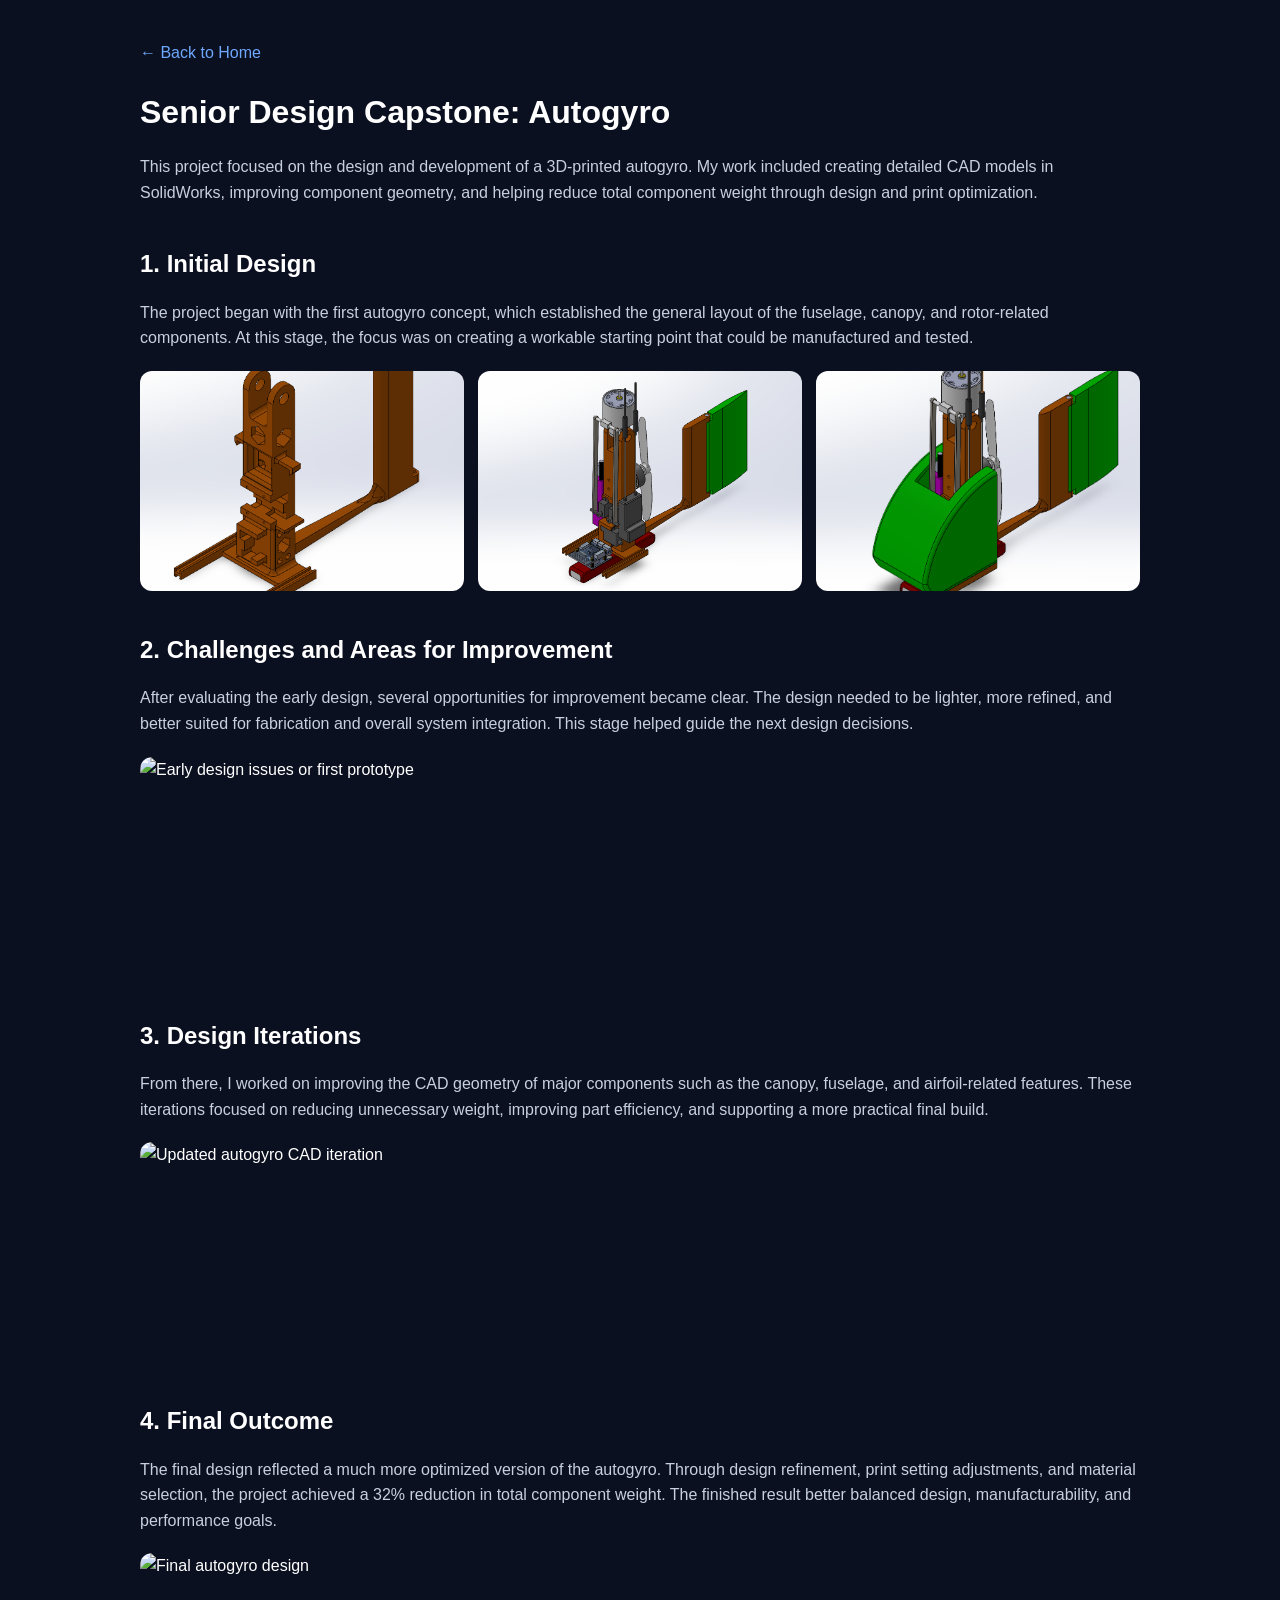
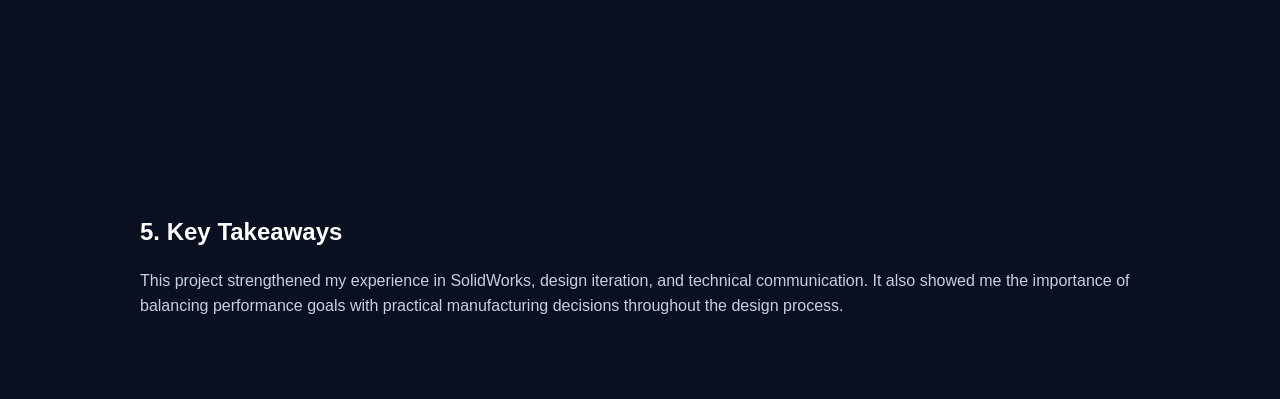
==== autogyro.html @ 7d420c65 "Update autogyro.html" ====
<!DOCTYPE html>
<html lang="en">
<head>
  <meta charset="UTF-8" />
  <meta name="viewport" content="width=device-width, initial-scale=1.0" />
  <title>Autogyro Project | Imanol Gonzalez</title>
  <style>
    body {
      font-family: Arial, sans-serif;
      margin: 0;
      background: #0b1020;
      color: white;
      line-height: 1.6;
    }

    .container {
      width: 90%;
      max-width: 1000px;
      margin: auto;
      padding: 40px 0;
    }

    h1, h2 {
      margin-bottom: 10px;
    }

    p {
      color: #c7d0e0;
    }

    a {
      color: #6ea8fe;
      text-decoration: none;
    }

    a:hover {
      text-decoration: underline;
    }

    .gallery {
      display: grid;
      grid-template-columns: repeat(auto-fit, minmax(220px, 1fr));
      gap: 14px;
      margin-top: 20px;
    }

    .gallery img {
      width: 100%;
      height: 220px;
      object-fit: cover;
      border-radius: 12px;
      display: block;
    }

    .section {
      margin-bottom: 40px;
    }
  </style>
</head>
<body>
  <div class="container">
    <a href="index.html">← Back to Home</a>

    <div class="section">
      <h1>Senior Design Capstone: Autogyro</h1>
      <p>
        This project focused on the design and development of a 3D-printed autogyro.
        My work included creating detailed CAD models in SolidWorks, improving component
        geometry, and helping reduce total component weight through design and print optimization.
      </p>
    </div>

    <div class="section">
      <h2>1. Initial Design</h2>
      <p>
        The project began with the first autogyro concept, which established the general
        layout of the fuselage, canopy, and rotor-related components. At this stage, the
        focus was on creating a workable starting point that could be manufactured and tested.
      </p>
      <div class="gallery">
        <img src="images/autogyro3.png" alt="Initial autogyro design">
          <img src="images/autogyro4.png" alt="Initial CAD concept">
          <img src="images/autogyro5.png" alt="Early prototype">
      </div>
    </div>

    <div class="section">
      <h2>2. Challenges and Areas for Improvement</h2>
      <p>
        After evaluating the early design, several opportunities for improvement became clear.
        The design needed to be lighter, more refined, and better suited for fabrication and
        overall system integration. This stage helped guide the next design decisions.
      </p>
      <div class="gallery">
        <img src="images/autogyro2.jpg" alt="Early design issues or first prototype">
      </div>
    </div>

    <div class="section">
      <h2>3. Design Iterations</h2>
      <p>
        From there, I worked on improving the CAD geometry of major components such as the canopy,
        fuselage, and airfoil-related features. These iterations focused on reducing unnecessary
        weight, improving part efficiency, and supporting a more practical final build.
      </p>
      <div class="gallery">
        <img src="images/autogyro-mid.jpg" alt="Updated autogyro CAD iteration">
      </div>
    </div>

    <div class="section">
      <h2>4. Final Outcome</h2>
      <p>
        The final design reflected a much more optimized version of the autogyro. Through design
        refinement, print setting adjustments, and material selection, the project achieved a
        32% reduction in total component weight. The finished result better balanced design,
        manufacturability, and performance goals.
      </p>
      <div class="gallery">
        <img src="images/autogyro-final.jpg" alt="Final autogyro design">
      </div>
    </div>

    <div class="section">
      <h2>5. Key Takeaways</h2>
      <p>
        This project strengthened my experience in SolidWorks, design iteration, and technical
        communication. It also showed me the importance of balancing performance goals with
        practical manufacturing decisions throughout the design process.
      </p>
    </div>
  </div>
</body>
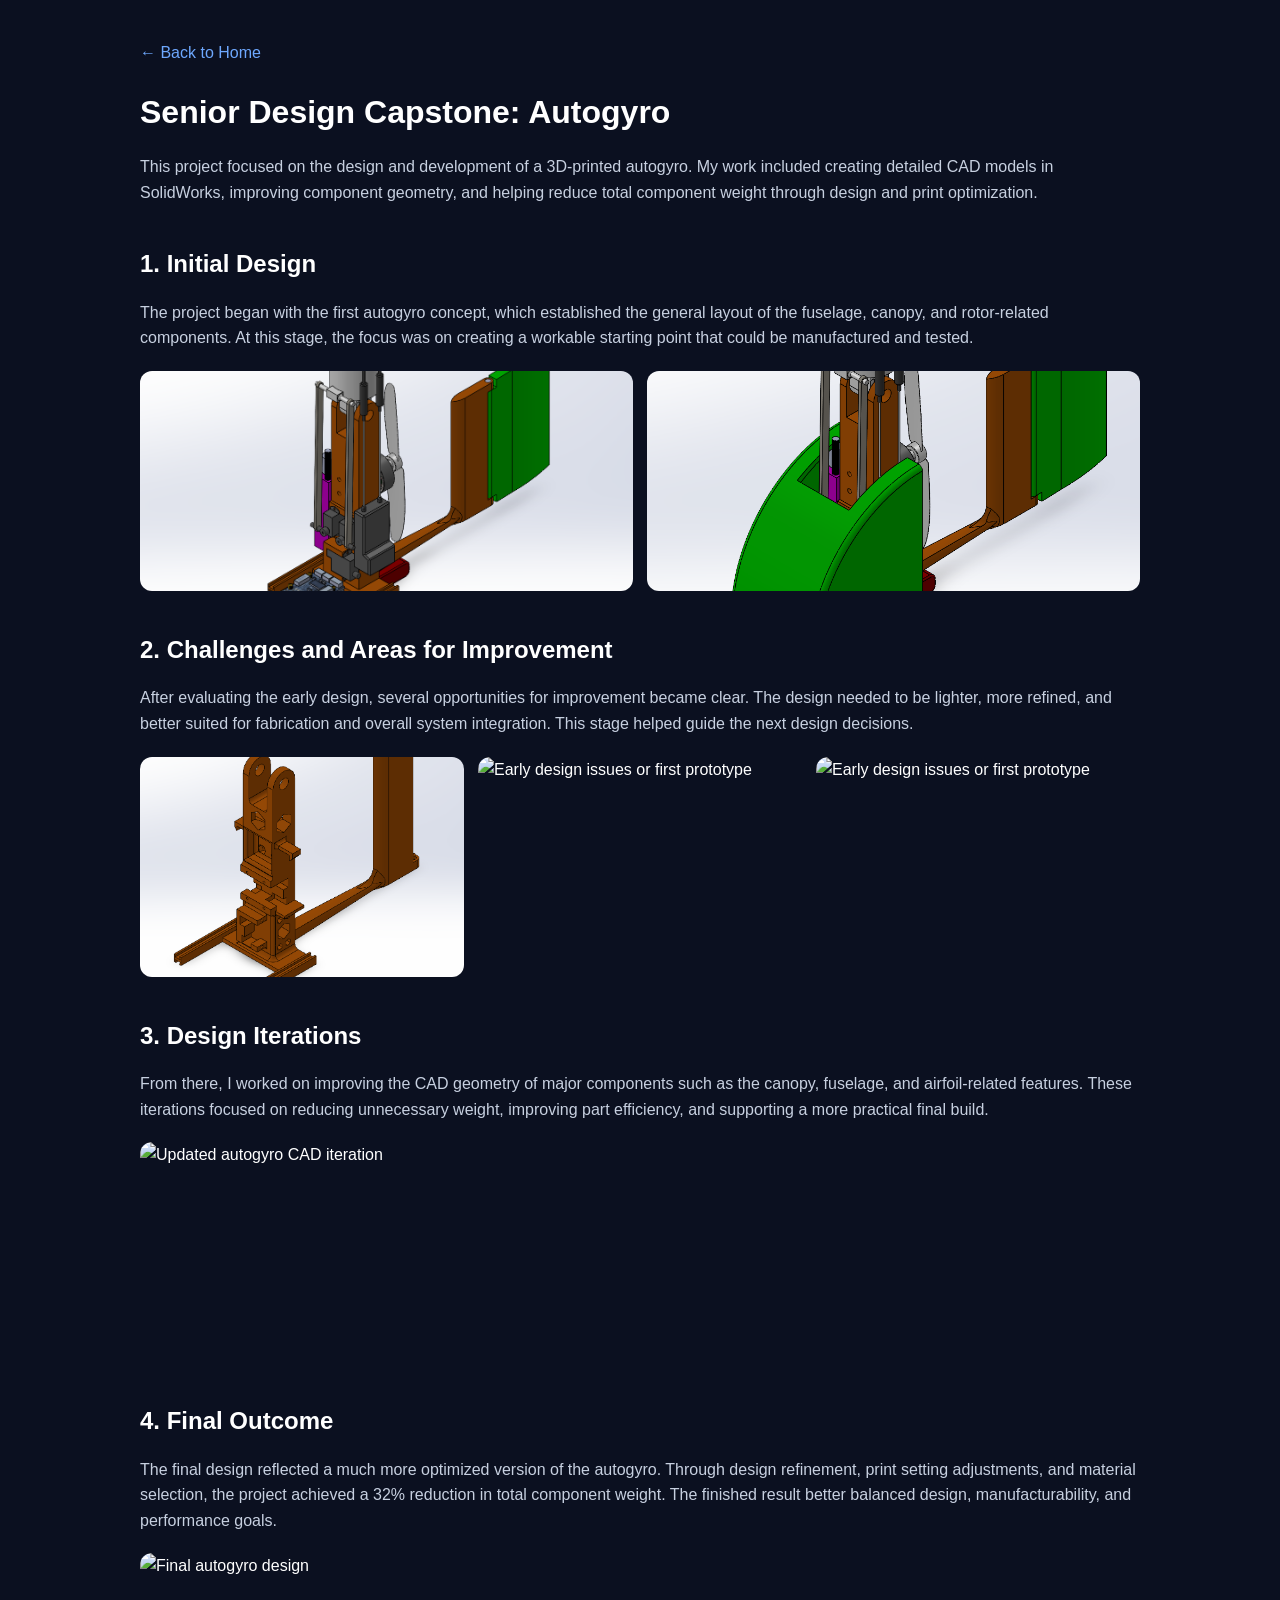
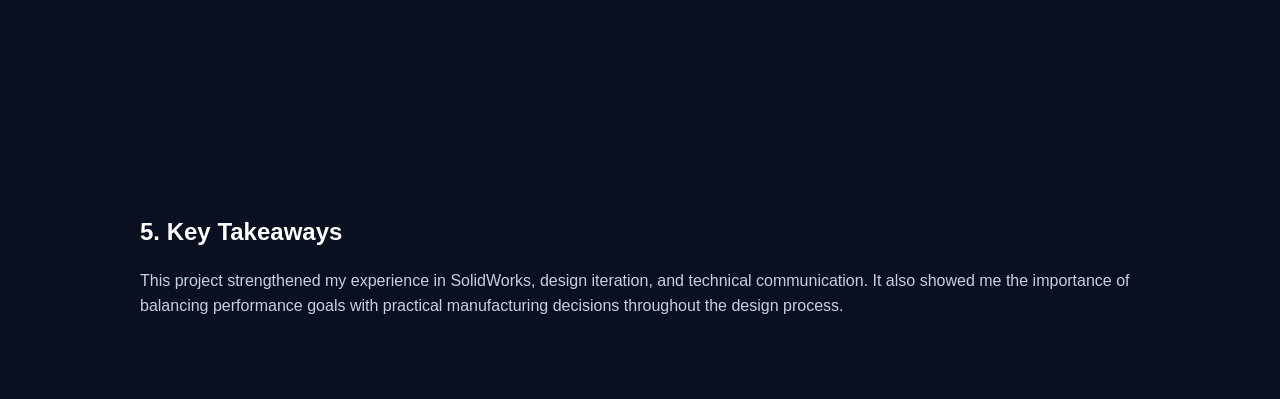
==== commit 265978af: "Update autogyro.html" ====
--- a/autogyro.html
+++ b/autogyro.html
@@ -78,7 +78,7 @@
         focus was on creating a workable starting point that could be manufactured and tested.
       </p>
       <div class="gallery">
-        <img src="images/autogyro3.png" alt="Initial autogyro design">
+  
           <img src="images/autogyro4.png" alt="Initial CAD concept">
           <img src="images/autogyro5.png" alt="Early prototype">
       </div>
@@ -92,7 +92,9 @@
         overall system integration. This stage helped guide the next design decisions.
       </p>
       <div class="gallery">
-        <img src="images/autogyro2.jpg" alt="Early design issues or first prototype">
+             <img src="images/autogyro3.png" alt="Initial autogyro design">
+        <img src="images/autogyro6.png" alt="Early design issues or first prototype">
+         <img src="images/autogyro7.png" alt="Early design issues or first prototype">
       </div>
     </div>
 
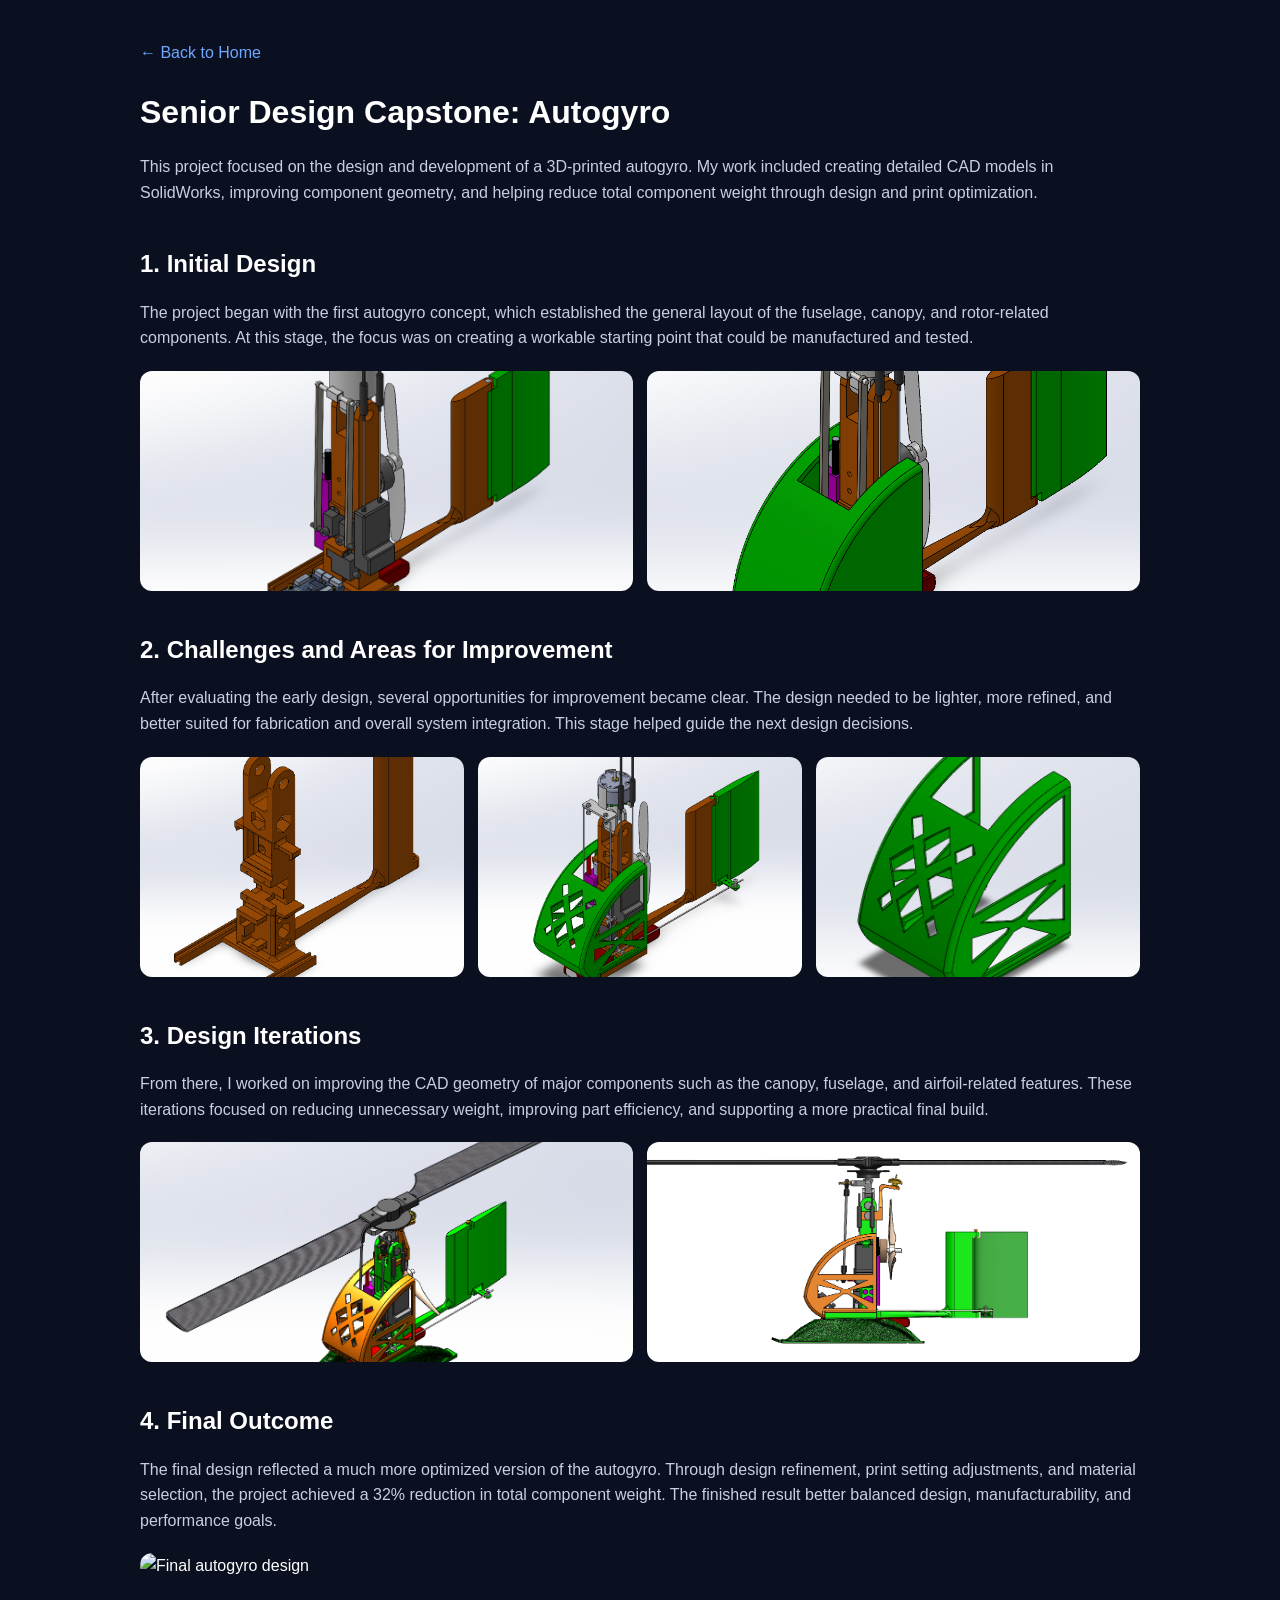
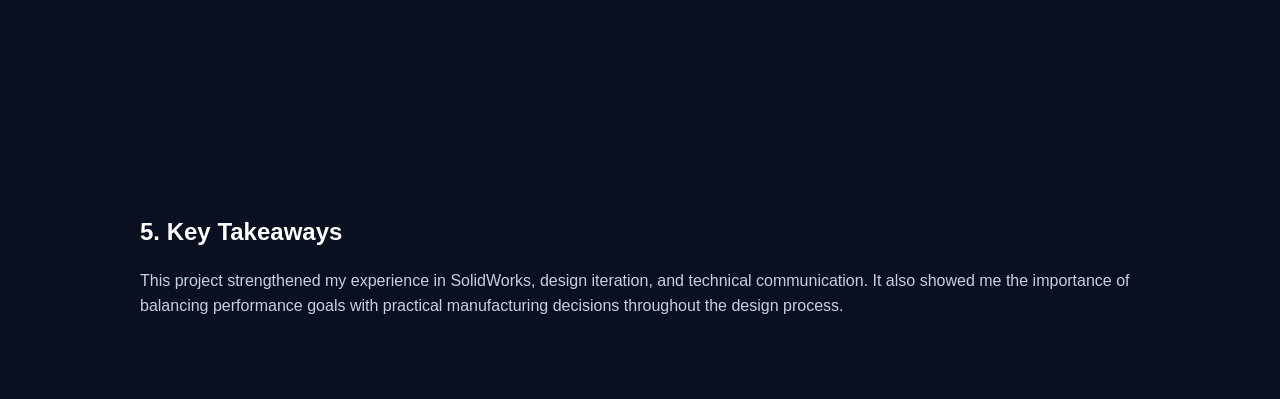
==== commit 8680129d: "Update autogyro.html" ====
--- a/autogyro.html
+++ b/autogyro.html
@@ -106,7 +106,8 @@
         weight, improving part efficiency, and supporting a more practical final build.
       </p>
       <div class="gallery">
-        <img src="images/autogyro-mid.jpg" alt="Updated autogyro CAD iteration">
+        <img src="images/autogyro8.png" alt="Early design issues or first prototype">
+         <img src="images/autogyro9.png" alt="Early design issues or first prototype">
       </div>
     </div>
 
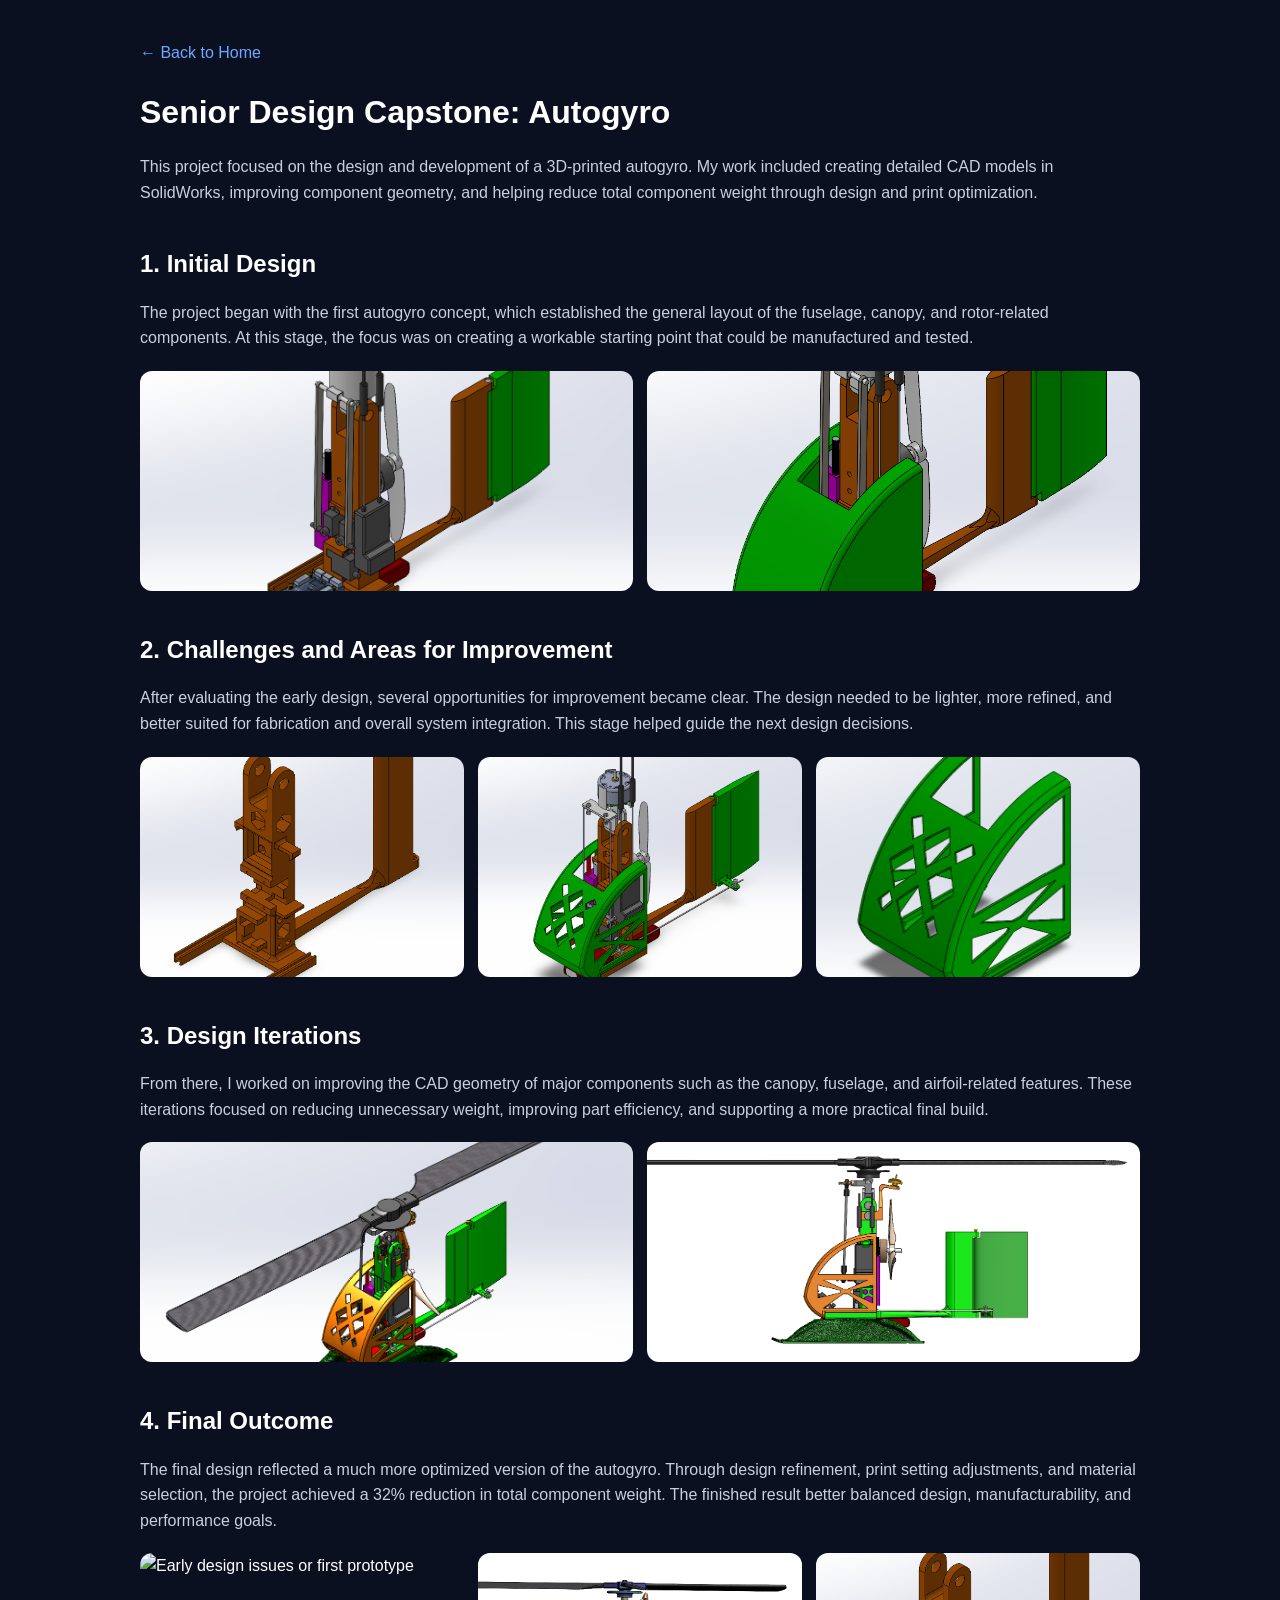
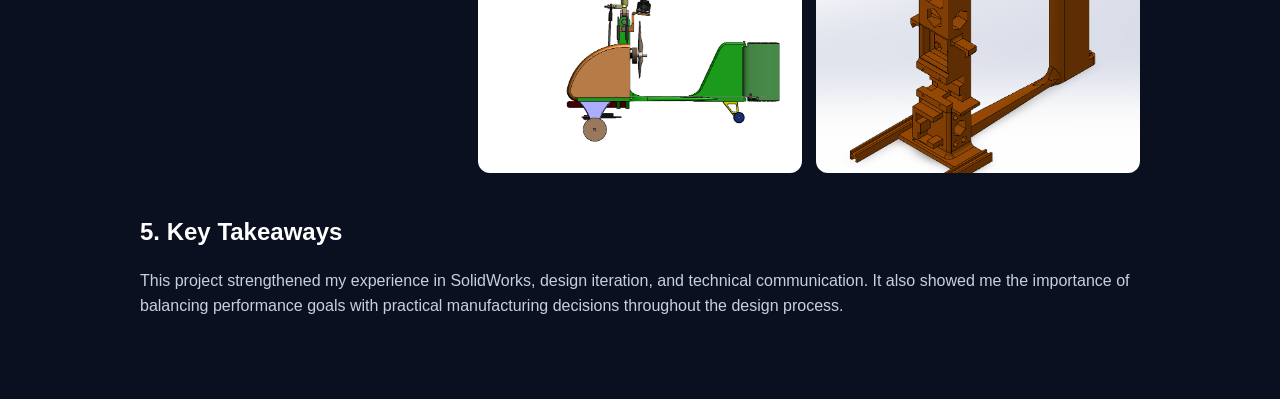
==== commit faaad7e4: "Update autogyro.html" ====
--- a/autogyro.html
+++ b/autogyro.html
@@ -120,7 +120,9 @@
         manufacturability, and performance goals.
       </p>
       <div class="gallery">
-        <img src="images/autogyro-final.jpg" alt="Final autogyro design">
+        <img src="images/autogyro.png" alt="Early design issues or first prototype">
+         <img src="images/autogyro10.png" alt="Early design issues or first prototype">
+        <img src="images/autogyro3.png" alt="Early design issues or first prototype">
       </div>
     </div>
 
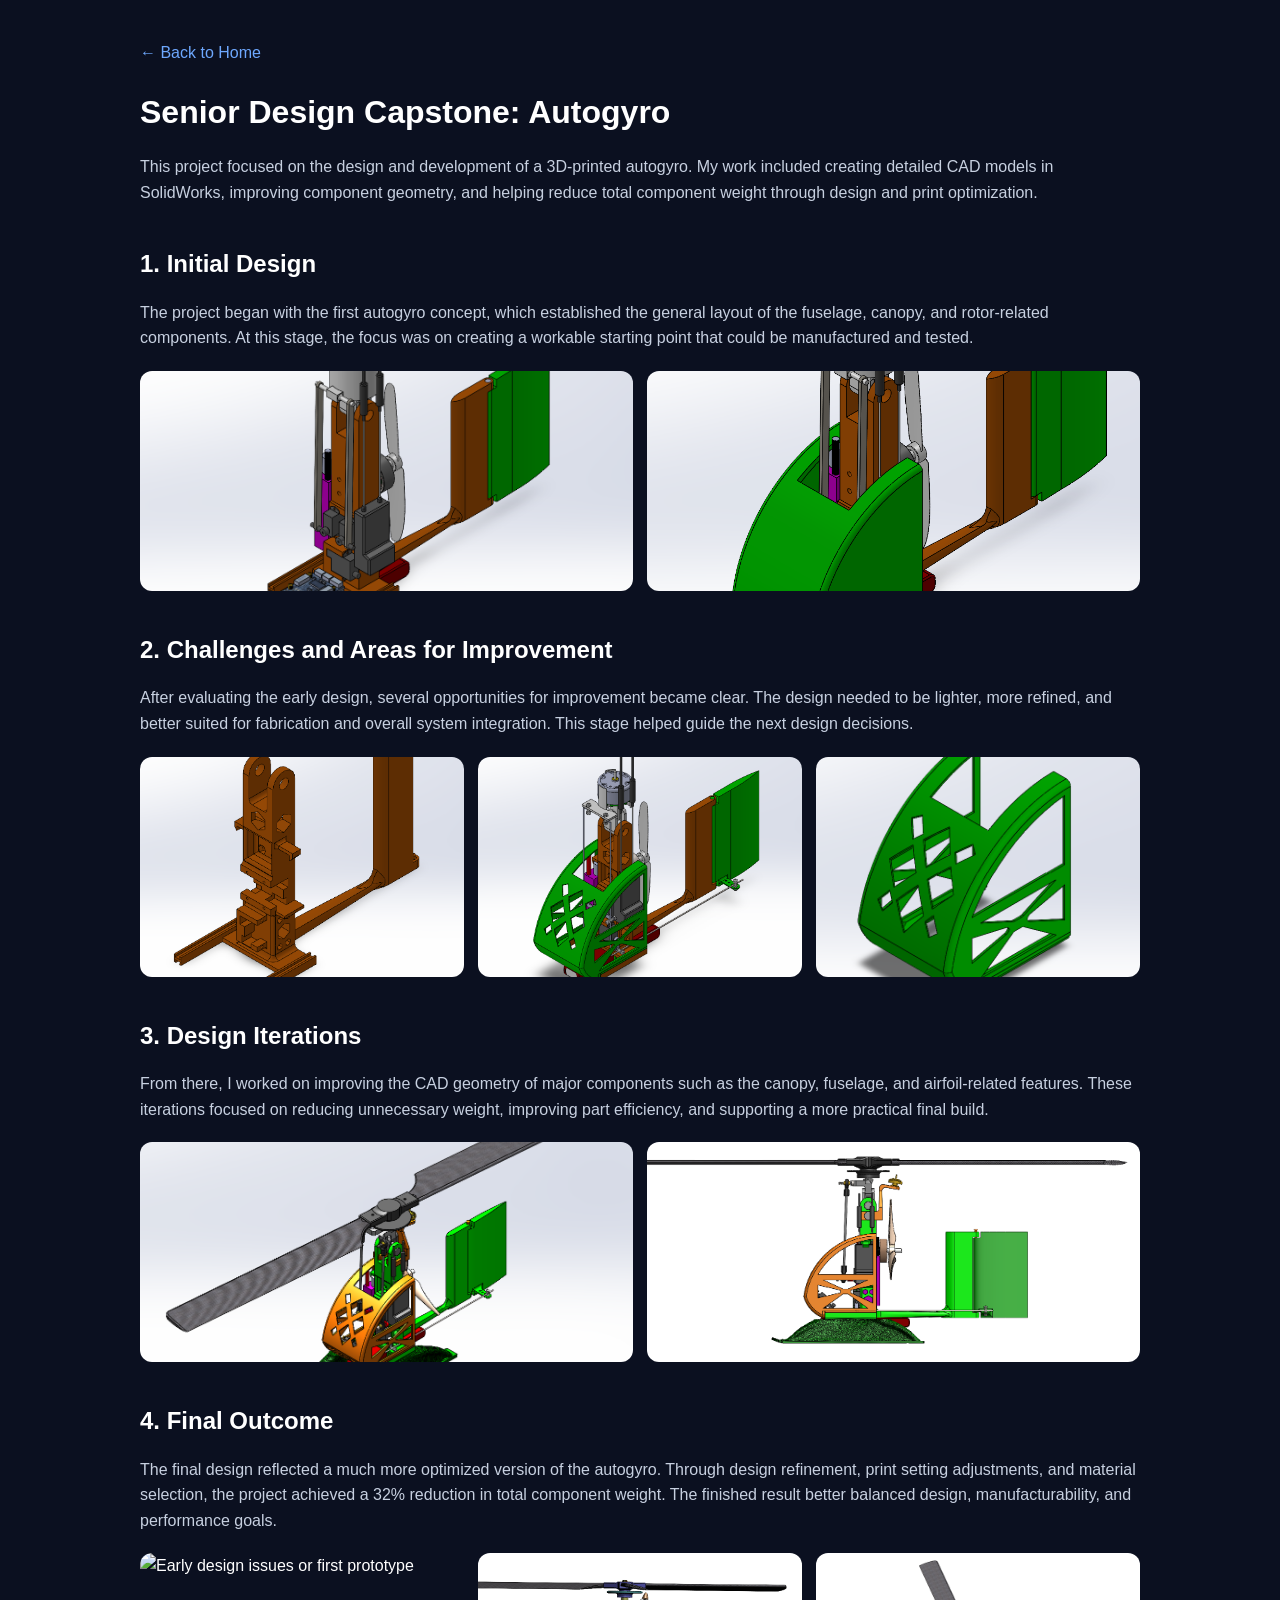
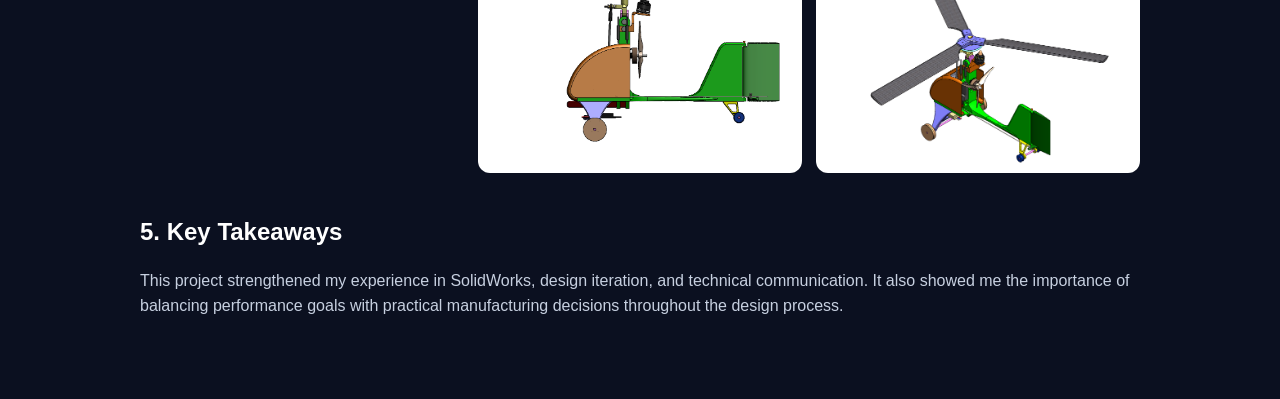
==== commit 26d7879d: "Update autogyro.html" ====
--- a/autogyro.html
+++ b/autogyro.html
@@ -122,7 +122,7 @@
       <div class="gallery">
         <img src="images/autogyro.png" alt="Early design issues or first prototype">
          <img src="images/autogyro10.png" alt="Early design issues or first prototype">
-        <img src="images/autogyro3.png" alt="Early design issues or first prototype">
+        <img src="images/autogyro1.png" alt="Early design issues or first prototype">
       </div>
     </div>
 
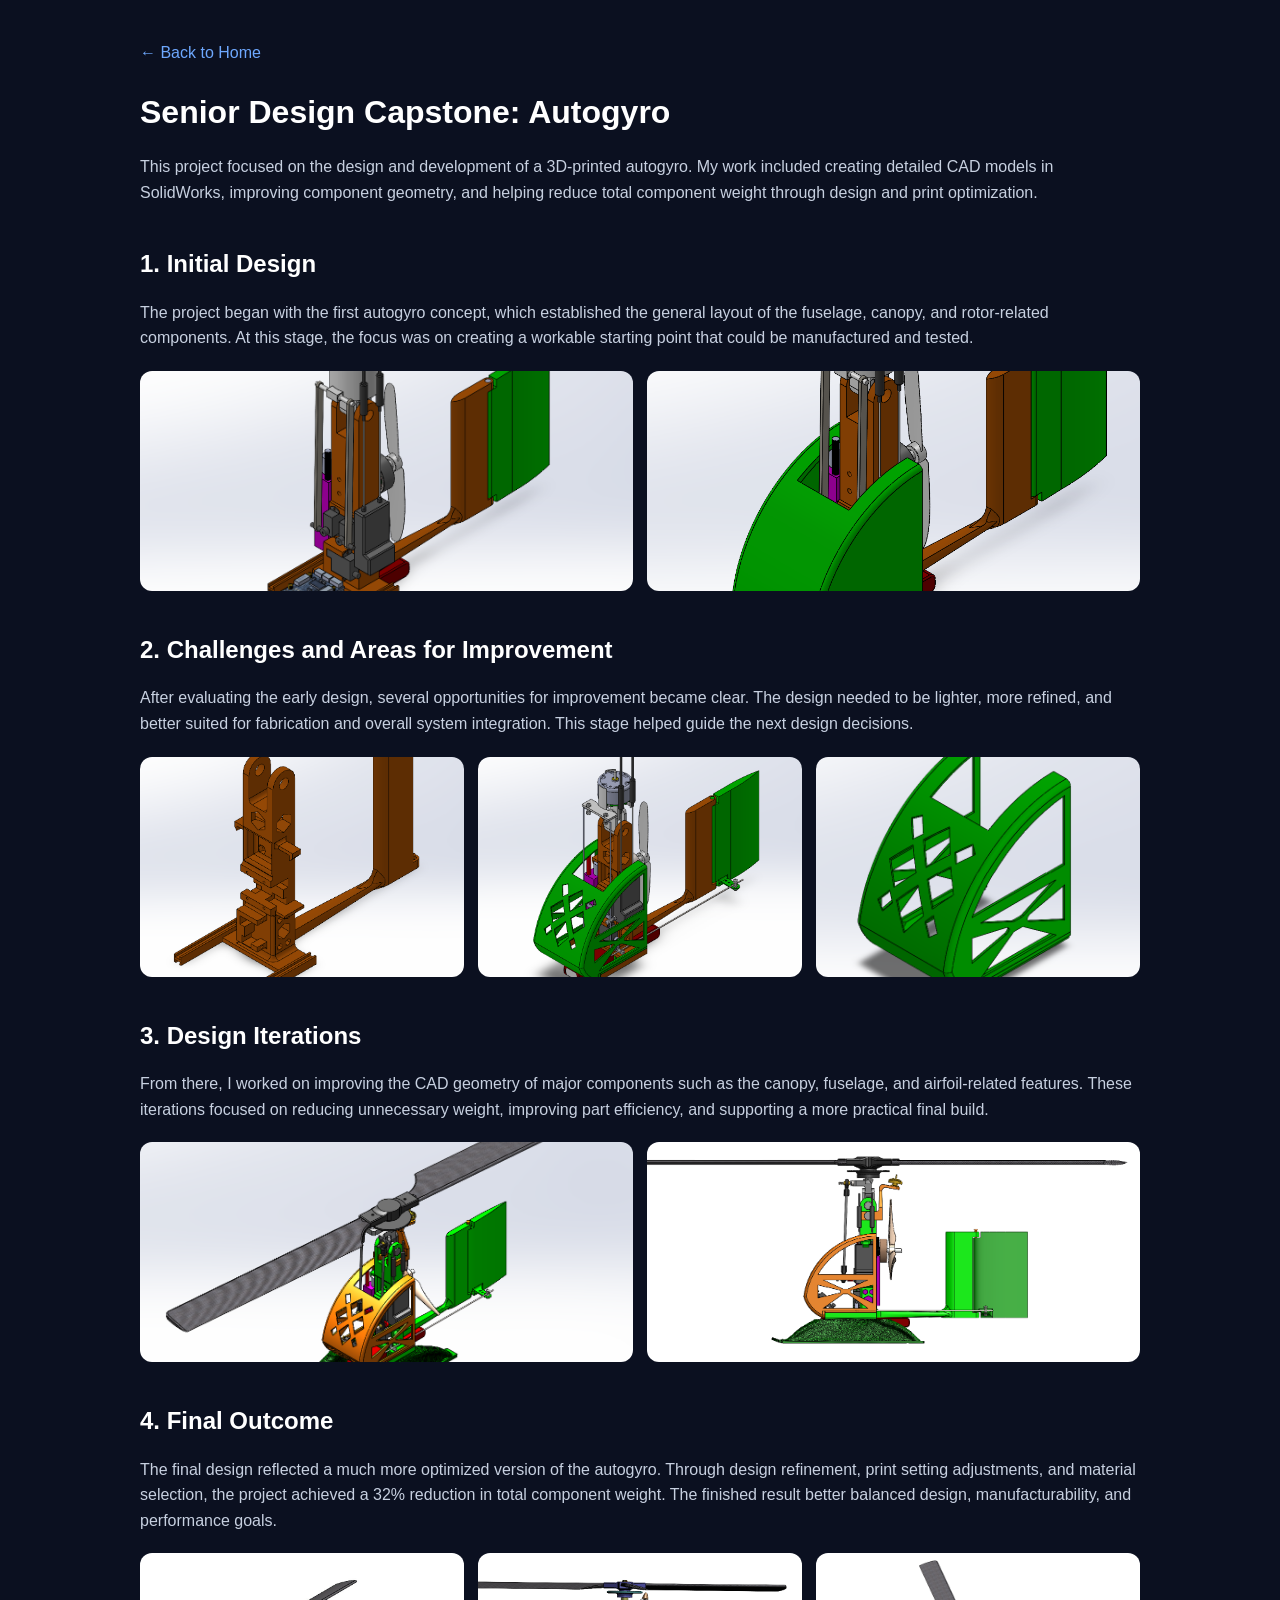
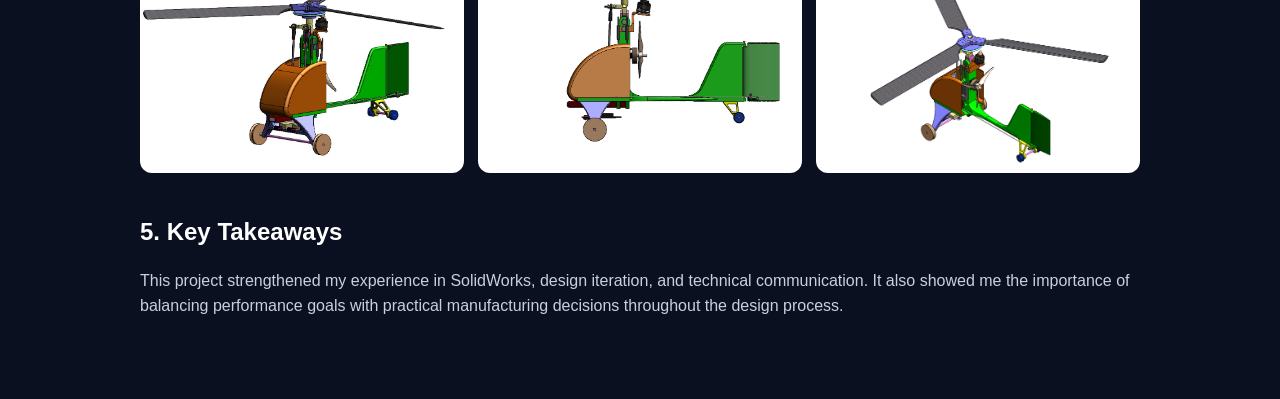
==== commit a27b6bb0: "Update autogyro.html" ====
--- a/autogyro.html
+++ b/autogyro.html
@@ -120,7 +120,7 @@
         manufacturability, and performance goals.
       </p>
       <div class="gallery">
-        <img src="images/autogyro.png" alt="Early design issues or first prototype">
+        <img src="images/autogyro.jpg" alt="Early design issues or first prototype">
          <img src="images/autogyro10.png" alt="Early design issues or first prototype">
         <img src="images/autogyro1.png" alt="Early design issues or first prototype">
       </div>
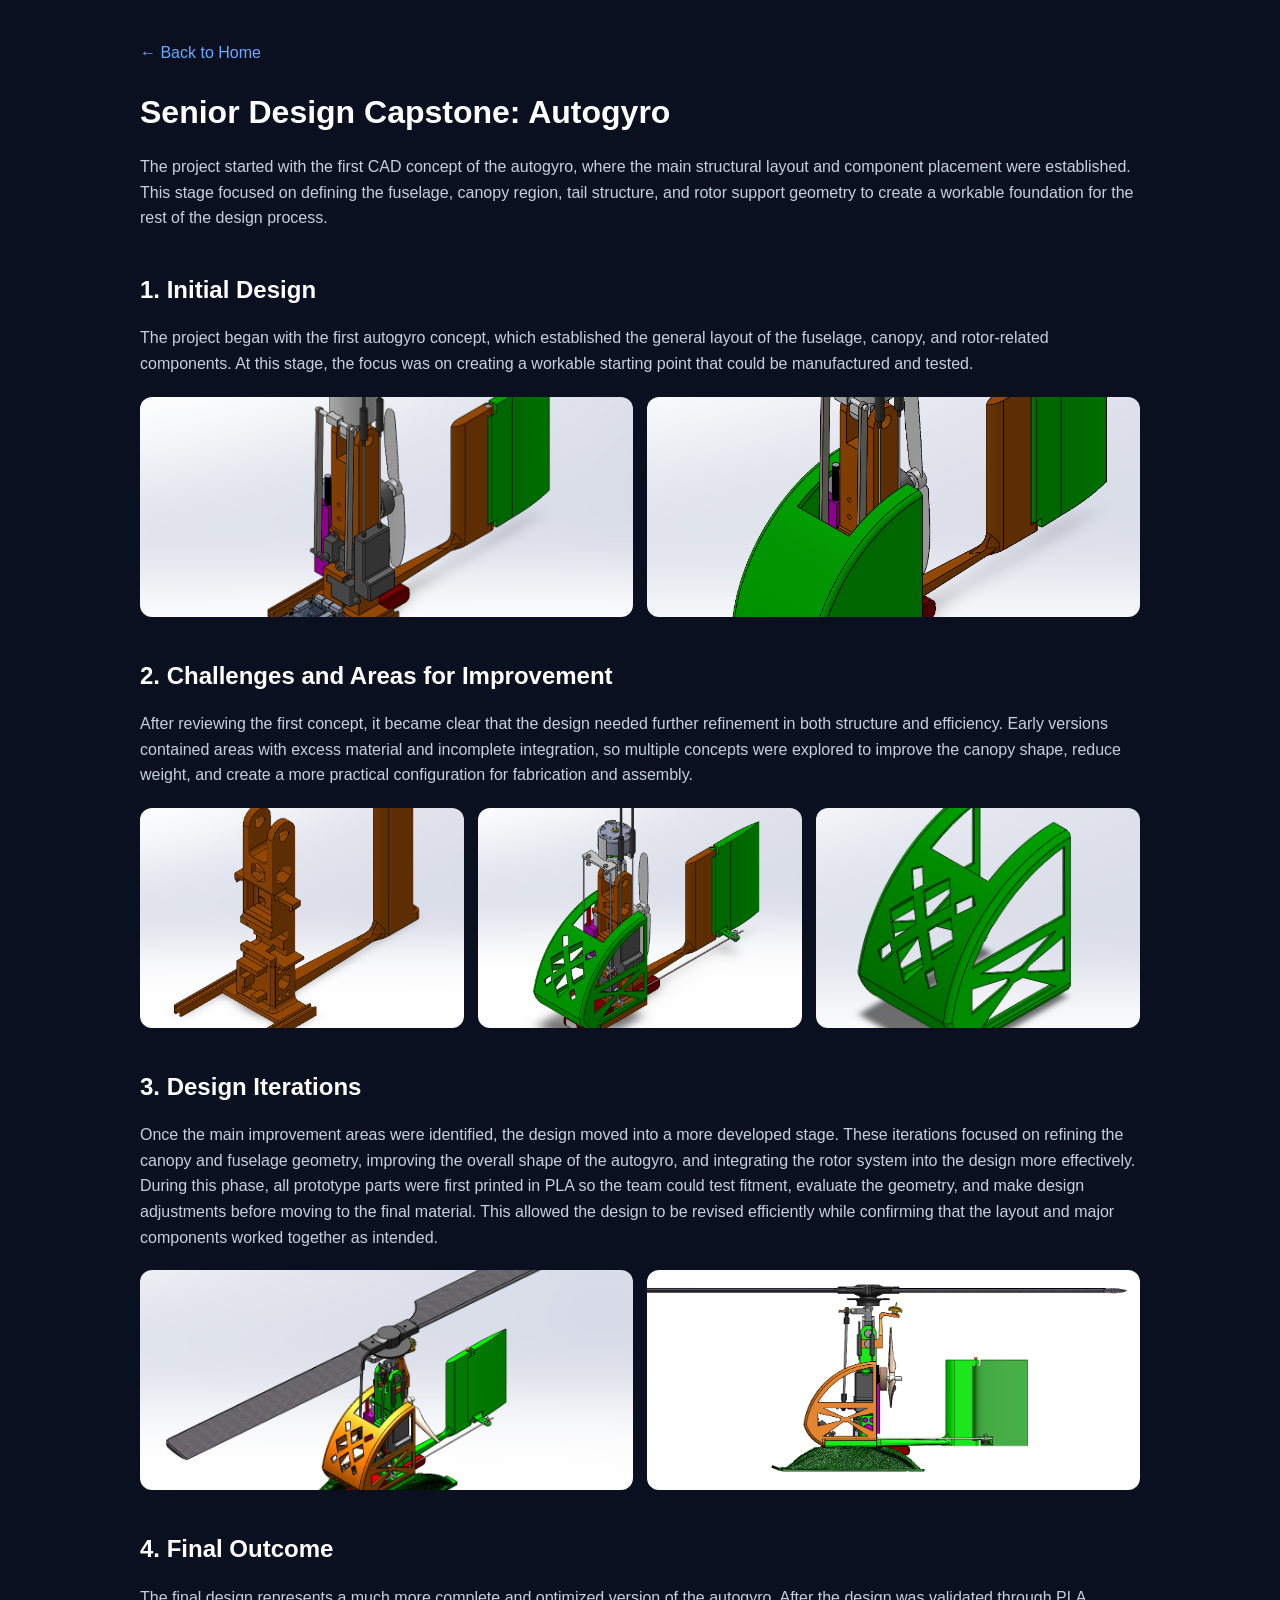
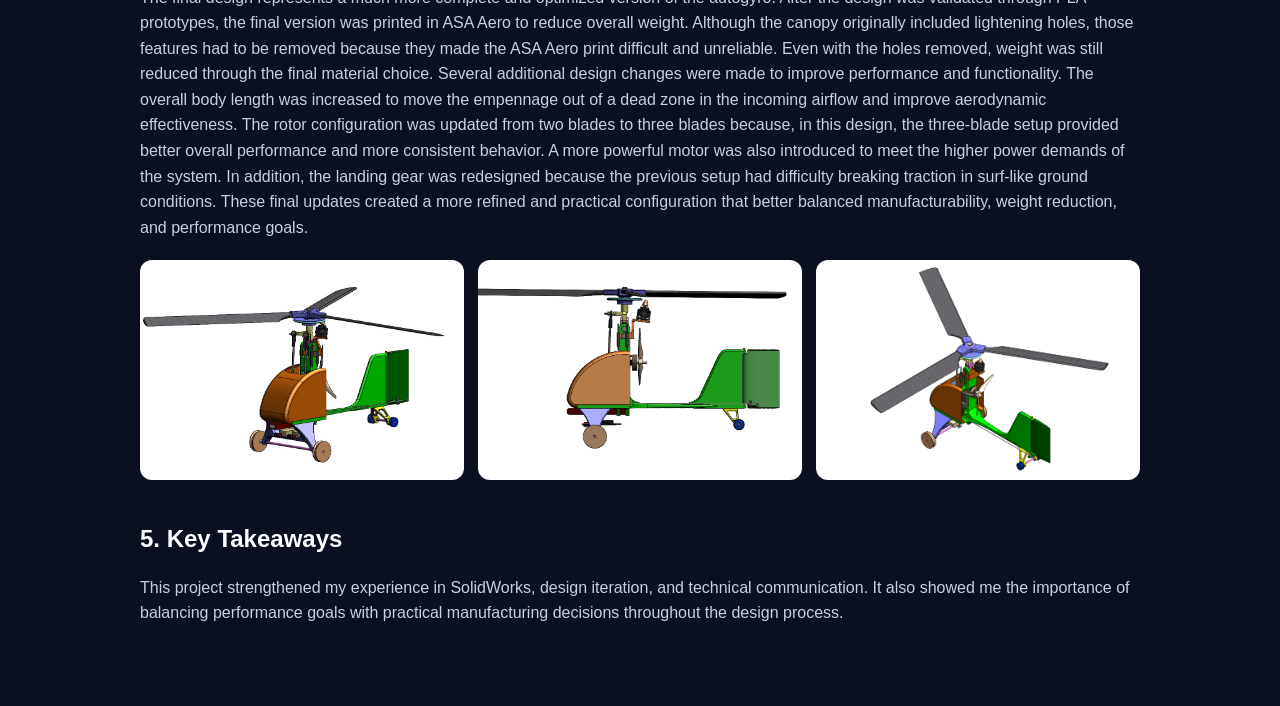
==== commit 1cca4173: "Update autogyro.html" ====
--- a/autogyro.html
+++ b/autogyro.html
@@ -64,9 +64,11 @@
     <div class="section">
       <h1>Senior Design Capstone: Autogyro</h1>
       <p>
-        This project focused on the design and development of a 3D-printed autogyro.
-        My work included creating detailed CAD models in SolidWorks, improving component
-        geometry, and helping reduce total component weight through design and print optimization.
+The project started with the first CAD concept of the autogyro, 
+where the main structural layout and component placement were 
+established. This stage focused on defining the fuselage, canopy 
+region, tail structure, and rotor support geometry to create a 
+workable foundation for the rest of the design process.
       </p>
     </div>
 
@@ -87,9 +89,11 @@
     <div class="section">
       <h2>2. Challenges and Areas for Improvement</h2>
       <p>
-        After evaluating the early design, several opportunities for improvement became clear.
-        The design needed to be lighter, more refined, and better suited for fabrication and
-        overall system integration. This stage helped guide the next design decisions.
+After reviewing the first concept, it became clear that the design 
+needed further refinement in both structure and efficiency. Early 
+versions contained areas with excess material and incomplete integration, 
+so multiple concepts were explored to improve the canopy shape, reduce 
+weight, and create a more practical configuration for fabrication and assembly.
       </p>
       <div class="gallery">
              <img src="images/autogyro3.png" alt="Initial autogyro design">
@@ -101,9 +105,14 @@
     <div class="section">
       <h2>3. Design Iterations</h2>
       <p>
-        From there, I worked on improving the CAD geometry of major components such as the canopy,
-        fuselage, and airfoil-related features. These iterations focused on reducing unnecessary
-        weight, improving part efficiency, and supporting a more practical final build.
+Once the main improvement areas were identified, the design moved into a more 
+developed stage. These iterations focused on refining the canopy and fuselage 
+geometry, improving the overall shape of the autogyro, and integrating the rotor 
+system into the design more effectively. During this phase, all prototype parts 
+were first printed in PLA so the team could test fitment, evaluate the geometry, 
+and make design adjustments before moving to the final material. This allowed 
+the design to be revised efficiently while confirming that the layout and major 
+components worked together as intended.
       </p>
       <div class="gallery">
         <img src="images/autogyro8.png" alt="Early design issues or first prototype">
@@ -114,10 +123,23 @@
     <div class="section">
       <h2>4. Final Outcome</h2>
       <p>
-        The final design reflected a much more optimized version of the autogyro. Through design
-        refinement, print setting adjustments, and material selection, the project achieved a
-        32% reduction in total component weight. The finished result better balanced design,
-        manufacturability, and performance goals.
+The final design represents a much more complete and optimized version of the 
+autogyro. After the design was validated through PLA prototypes, the final version 
+was printed in ASA Aero to reduce overall weight. Although the canopy originally 
+included lightening holes, those features had to be removed because they made the 
+ASA Aero print difficult and unreliable. Even with the holes removed, weight was 
+still reduced through the final material choice.
+
+Several additional design changes were made to improve performance and functionality. 
+The overall body length was increased to move the empennage out of a dead zone in the 
+incoming airflow and improve aerodynamic effectiveness. The rotor configuration was 
+updated from two blades to three blades because, in this design, the three-blade setup 
+provided better overall performance and more consistent behavior. A more powerful motor 
+was also introduced to meet the higher power demands of the system. In addition, the 
+landing gear was redesigned because the previous setup had difficulty breaking traction 
+in surf-like ground conditions. These final updates created a more refined and practical 
+configuration that better balanced manufacturability, weight reduction, and performance 
+goals.
       </p>
       <div class="gallery">
         <img src="images/autogyro.jpg" alt="Early design issues or first prototype">
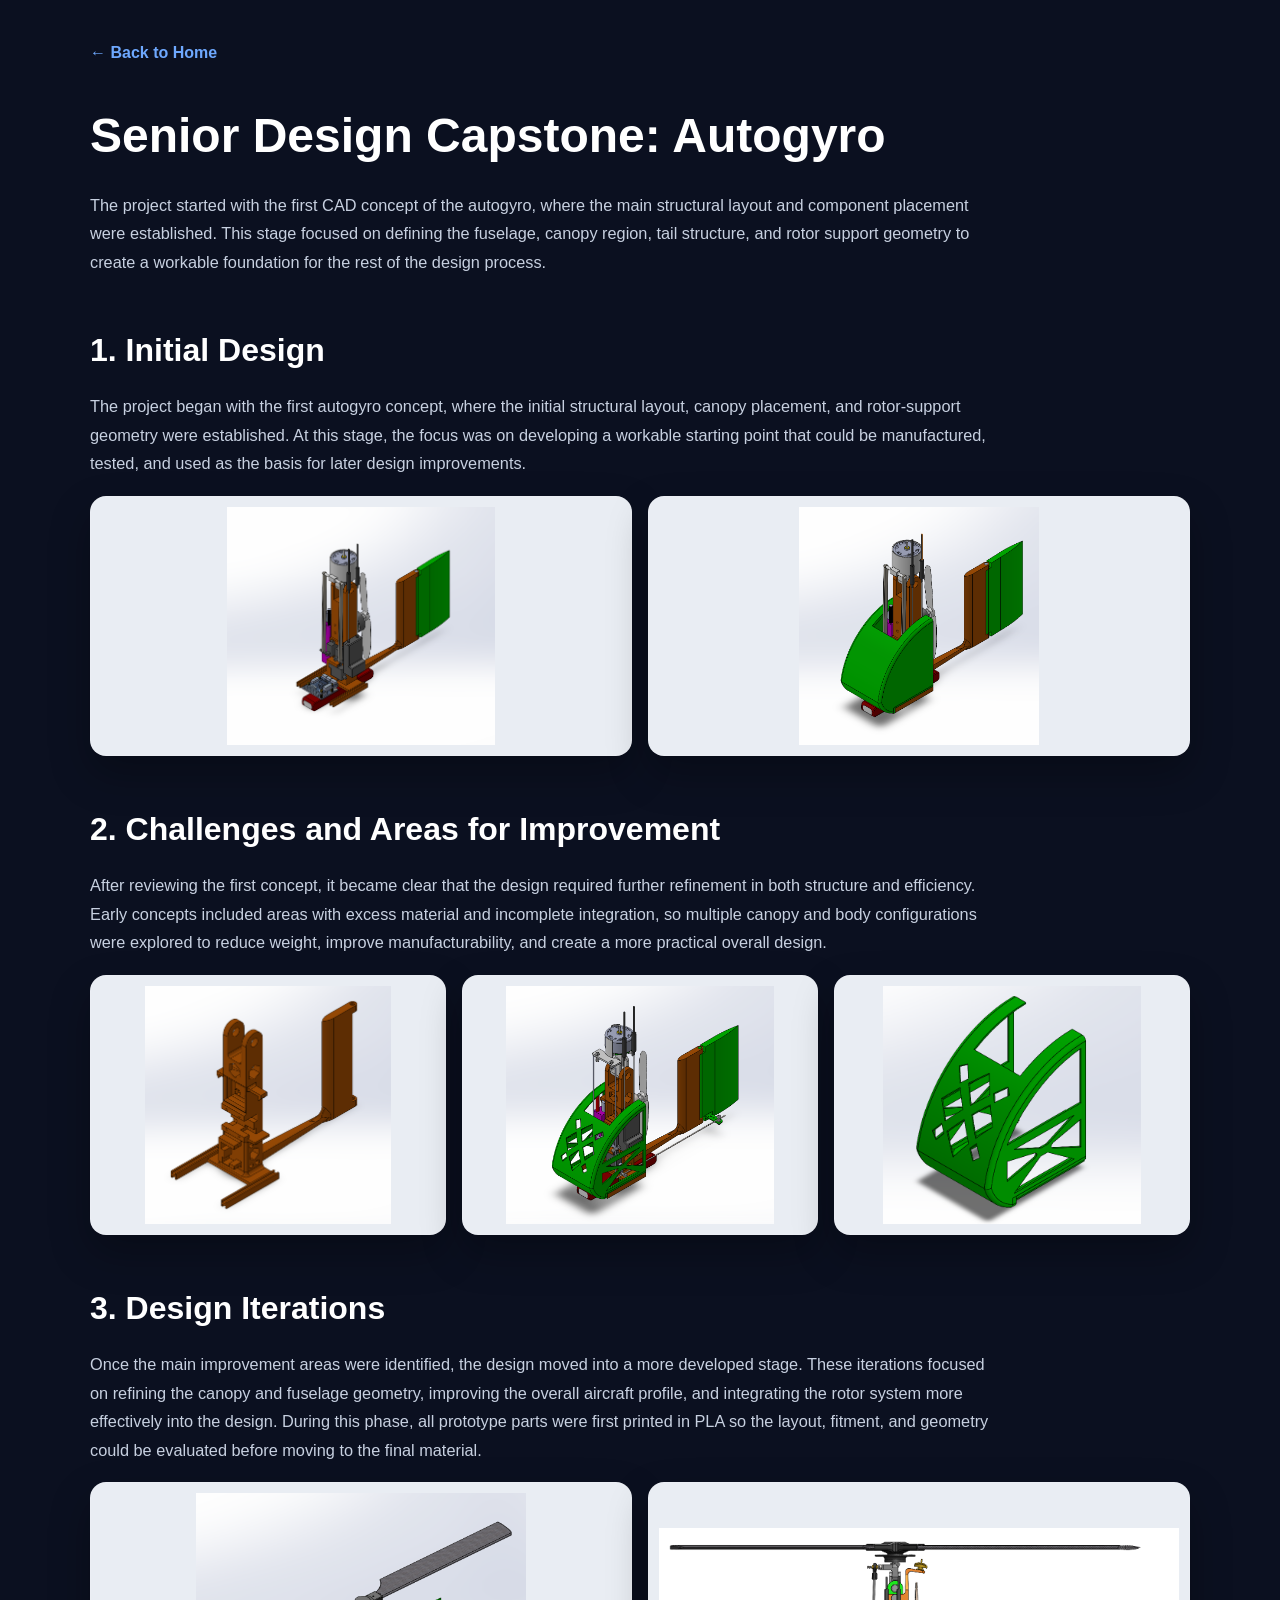
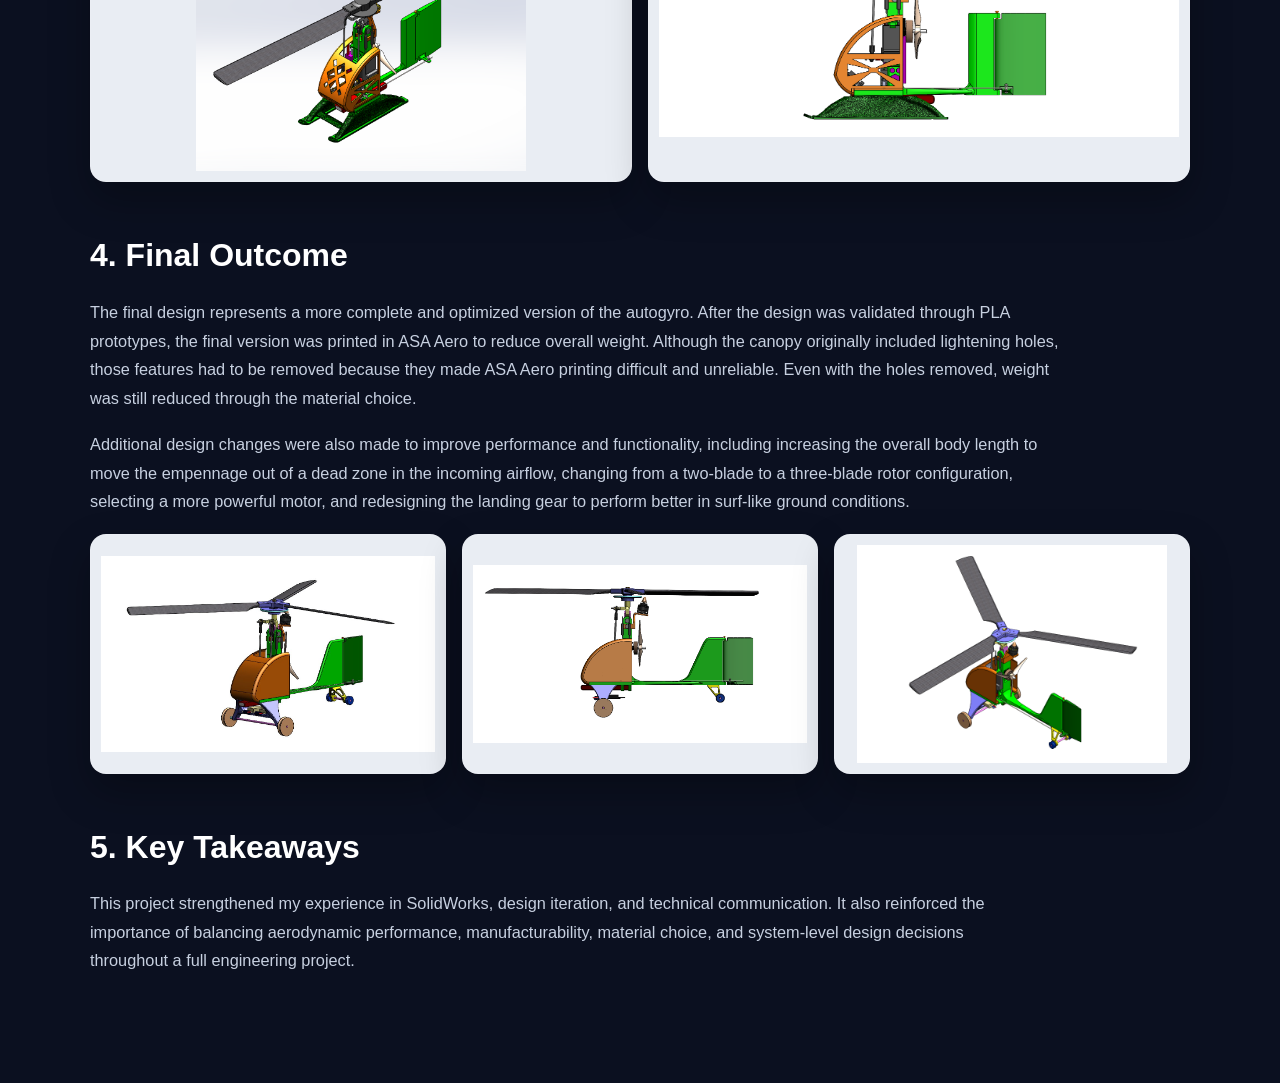
==== commit 005dfd3f: "Update autogyro.html" ====
--- a/autogyro.html
+++ b/autogyro.html
@@ -5,55 +5,125 @@
   <meta name="viewport" content="width=device-width, initial-scale=1.0" />
   <title>Autogyro Project | Imanol Gonzalez</title>
   <style>
+    :root {
+      --bg: #0b1020;
+      --text: #ffffff;
+      --muted: #c7d0e0;
+      --accent: #6ea8fe;
+      --border: rgba(255,255,255,0.08);
+      --shadow: 0 18px 40px rgba(0,0,0,0.28);
+    }
+
+    * {
+      box-sizing: border-box;
+    }
+
     body {
       font-family: Arial, sans-serif;
       margin: 0;
       background: #0b1020;
-      color: white;
+      color: var(--text);
       line-height: 1.6;
     }
 
     .container {
       width: 90%;
-      max-width: 1000px;
+      max-width: 1100px;
       margin: auto;
-      padding: 40px 0;
+      padding: 40px 0 60px;
     }
 
     h1, h2 {
-      margin-bottom: 10px;
+      margin-bottom: 12px;
+    }
+
+    h1 {
+      font-size: clamp(2rem, 5vw, 3rem);
+    }
+
+    h2 {
+      font-size: 2rem;
     }
 
     p {
-      color: #c7d0e0;
+      color: var(--muted);
+      max-width: 900px;
+      font-size: 1.02rem;
+      line-height: 1.75;
+      margin-bottom: 18px;
+    }
+
+    .long-text p {
+      max-width: 980px;
     }
 
     a {
-      color: #6ea8fe;
+      color: var(--accent);
       text-decoration: none;
+      font-weight: 700;
     }
 
     a:hover {
       text-decoration: underline;
     }
 
-    .gallery {
+    .section {
+      margin-bottom: 48px;
+    }
+
+    .gallery,
+    .gallery-two,
+    .gallery-three {
+      margin-top: 18px;
+    }
+
+    .gallery-two {
       display: grid;
-      grid-template-columns: repeat(auto-fit, minmax(220px, 1fr));
-      gap: 14px;
-      margin-top: 20px;
-    }
-
+      grid-template-columns: repeat(2, 1fr);
+      gap: 16px;
+    }
+
+    .gallery-three {
+      display: grid;
+      grid-template-columns: repeat(3, 1fr);
+      gap: 16px;
+    }
+
+    .gallery-two img,
+    .gallery-three img,
     .gallery img {
       width: 100%;
-      height: 220px;
-      object-fit: cover;
-      border-radius: 12px;
+      height: 260px;
+      object-fit: contain;
+      border-radius: 16px;
       display: block;
-    }
-
-    .section {
-      margin-bottom: 40px;
+      background: #e9edf3;
+      border: 1px solid var(--border);
+      box-shadow: var(--shadow);
+      padding: 10px;
+    }
+
+    .gallery-two.wide img {
+      height: 300px;
+    }
+
+    .gallery-three.final img {
+      height: 240px;
+    }
+
+    @media (max-width: 800px) {
+      .gallery-two,
+      .gallery-three {
+        grid-template-columns: 1fr;
+      }
+
+      .gallery-two img,
+      .gallery-three img,
+      .gallery img,
+      .gallery-two.wide img,
+      .gallery-three.final img {
+        height: 220px;
+      }
     }
   </style>
 </head>
@@ -75,75 +145,65 @@
     <div class="section">
       <h2>1. Initial Design</h2>
       <p>
-        The project began with the first autogyro concept, which established the general
-        layout of the fuselage, canopy, and rotor-related components. At this stage, the
-        focus was on creating a workable starting point that could be manufactured and tested.
-      </p>
-      <div class="gallery">
-  
-          <img src="images/autogyro4.png" alt="Initial CAD concept">
-          <img src="images/autogyro5.png" alt="Early prototype">
+The project began with the first autogyro concept, where the initial structural layout,
+canopy placement, and rotor-support geometry were established. At this stage, the focus
+was on developing a workable starting point that could be manufactured, tested, and used
+as the basis for later design improvements.
+      </p>
+      <div class="gallery-two">
+        <img src="images/autogyro4.png" alt="Initial CAD concept">
+        <img src="images/autogyro5.png" alt="Early prototype">
       </div>
     </div>
 
     <div class="section">
       <h2>2. Challenges and Areas for Improvement</h2>
       <p>
-After reviewing the first concept, it became clear that the design 
-needed further refinement in both structure and efficiency. Early 
-versions contained areas with excess material and incomplete integration, 
-so multiple concepts were explored to improve the canopy shape, reduce 
-weight, and create a more practical configuration for fabrication and assembly.
-      </p>
-      <div class="gallery">
-             <img src="images/autogyro3.png" alt="Initial autogyro design">
+After reviewing the first concept, it became clear that the design required further refinement
+in both structure and efficiency. Early concepts included areas with excess material and incomplete
+integration, so multiple canopy and body configurations were explored to reduce weight, improve
+manufacturability, and create a more practical overall design.
+      </p>
+      <div class="gallery-three">
+        <img src="images/autogyro3.png" alt="Initial autogyro design">
         <img src="images/autogyro6.png" alt="Early design issues or first prototype">
-         <img src="images/autogyro7.png" alt="Early design issues or first prototype">
+        <img src="images/autogyro7.png" alt="Early design issues or first prototype">
       </div>
     </div>
 
     <div class="section">
       <h2>3. Design Iterations</h2>
       <p>
-Once the main improvement areas were identified, the design moved into a more 
-developed stage. These iterations focused on refining the canopy and fuselage 
-geometry, improving the overall shape of the autogyro, and integrating the rotor 
-system into the design more effectively. During this phase, all prototype parts 
-were first printed in PLA so the team could test fitment, evaluate the geometry, 
-and make design adjustments before moving to the final material. This allowed 
-the design to be revised efficiently while confirming that the layout and major 
-components worked together as intended.
-      </p>
-      <div class="gallery">
+  Once the main improvement areas were identified, the design moved into a more developed stage.
+  These iterations focused on refining the canopy and fuselage geometry, improving the overall aircraft
+  profile, and integrating the rotor system more effectively into the design. During this phase, all
+  prototype parts were first printed in PLA so the layout, fitment, and geometry could be evaluated
+  before moving to the final material.
+      </p>
+      <div class="gallery-two wide">
         <img src="images/autogyro8.png" alt="Early design issues or first prototype">
-         <img src="images/autogyro9.png" alt="Early design issues or first prototype">
-      </div>
-    </div>
-
-    <div class="section">
+        <img src="images/autogyro9.png" alt="Early design issues or first prototype">
+      </div>
+    </div>
+
+    <div class="section long-text">
       <h2>4. Final Outcome</h2>
       <p>
-The final design represents a much more complete and optimized version of the 
-autogyro. After the design was validated through PLA prototypes, the final version 
-was printed in ASA Aero to reduce overall weight. Although the canopy originally 
-included lightening holes, those features had to be removed because they made the 
-ASA Aero print difficult and unreliable. Even with the holes removed, weight was 
-still reduced through the final material choice.
-
-Several additional design changes were made to improve performance and functionality. 
-The overall body length was increased to move the empennage out of a dead zone in the 
-incoming airflow and improve aerodynamic effectiveness. The rotor configuration was 
-updated from two blades to three blades because, in this design, the three-blade setup 
-provided better overall performance and more consistent behavior. A more powerful motor 
-was also introduced to meet the higher power demands of the system. In addition, the 
-landing gear was redesigned because the previous setup had difficulty breaking traction 
-in surf-like ground conditions. These final updates created a more refined and practical 
-configuration that better balanced manufacturability, weight reduction, and performance 
-goals.
-      </p>
-      <div class="gallery">
+  The final design represents a more complete and optimized version of the autogyro. After the design
+  was validated through PLA prototypes, the final version was printed in ASA Aero to reduce overall weight.
+  Although the canopy originally included lightening holes, those features had to be removed because they
+  made ASA Aero printing difficult and unreliable. Even with the holes removed, weight was still reduced
+  through the material choice. 
+      </p>
+      <p>
+  Additional design changes were also made to improve performance and functionality,
+  including increasing the overall body length to move the empennage out of a dead zone in the incoming airflow,
+  changing from a two-blade to a three-blade rotor configuration, selecting a more powerful motor, and redesigning
+  the landing gear to perform better in surf-like ground conditions.
+      </p>
+      <div class="gallery-three final">
         <img src="images/autogyro.jpg" alt="Early design issues or first prototype">
-         <img src="images/autogyro10.png" alt="Early design issues or first prototype">
+        <img src="images/autogyro10.png" alt="Early design issues or first prototype">
         <img src="images/autogyro1.png" alt="Early design issues or first prototype">
       </div>
     </div>
@@ -151,10 +211,10 @@
     <div class="section">
       <h2>5. Key Takeaways</h2>
       <p>
-        This project strengthened my experience in SolidWorks, design iteration, and technical
-        communication. It also showed me the importance of balancing performance goals with
-        practical manufacturing decisions throughout the design process.
-      </p>
+  This project strengthened my experience in SolidWorks, design iteration, and technical communication.
+  It also reinforced the importance of balancing aerodynamic performance, manufacturability, material choice,
+  and system-level design decisions throughout a full engineering project.
     </div>
   </div>
 </body>
+</html>
